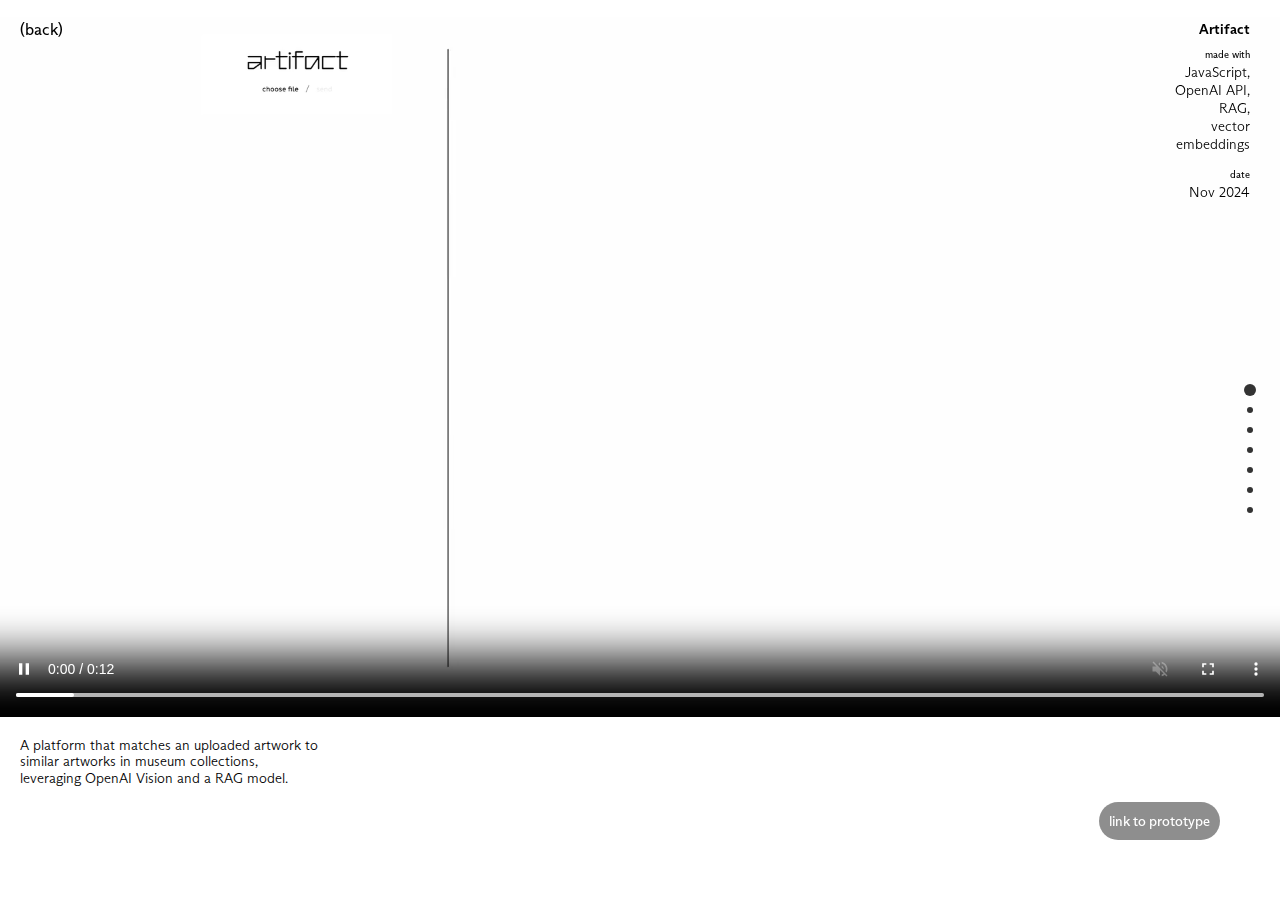
==== projects/artifact/index.html @ a029c418 "update" ====
<!DOCTYPE html>
<html>

<head>
    <meta charset="utf-8">
    <meta http-equiv="X-UA-Compatible" content="IE=edge">
    <title>Ana Konzen | Artifact</title>
    <meta name="description" content="">
    <meta name="viewport" content="width=device-width, initial-scale=1">
    <link rel="stylesheet" href="../../styles.css">
    <link rel="stylesheet" href="../styles.css">

</head>

<body>
    <div class="menu">
        <p><a class="button" href="../../index.html">(back)</a></p>
    </div>
    <div id="project-info">
        <p class="name">Artifact</p>
        <p class="label">made with</p>
        <p>JavaScript,<br>OpenAI API,<br>RAG,<br>vector<br>embeddings</p>
        <p class="label">date</p>
        <p>Nov 2024</p>
    </div>
    <a href="https://arti-fact.deno.dev/" target="_blank">
        <div class="demo-button">link to prototype</div>
    </a>

    <div class="slideCont">
        <div class="slide column video">
            <div class="video"><video src="videos/multiple.mp4" muted controls autoplay loop></div>

            <div class="text">
                <p>A platform that matches an uploaded artwork to similar artworks in museum collections, leveraging
                    OpenAI Vision and a RAG model.</p>
            </div>
        </div>

        <div class="slide row video">
            <div class="text">
                <p class="header">what it is</p>
                <p>Artifact is a web platform that lets users upload an image of any artwork and displays similar
                    paintings from the (for now) <a href="https://www.artic.edu/" target="_blank">Art Institute of
                        Chicago’s</a> collection. It provides an easy way to explore related artworks based on
                    style,
                    composition, or subject.
                </p><br><br>
                <p class="header">how it works</p>
                <p>Artifact is a RAG model. The museum’s entire collection* was scraped and analyzed using the <a
                        href="https://api.artic.edu/docs/#quick-start" target="_blank">museum’s own data</a> and a
                    combination of the Artsy and Wiki APIs. The data is then stored in a vector database and used
                    for
                    querying.</p>
                <br><br>
                <p class="header">conservative use of AI</p>
                <p>The model could be easily scaled up using more museum APIs. The strings used for the embeddings
                    are
                    long enough for an accurate analysis, but short enough to be cost-effective. Each artwork
                    analysis
                    costs an average of 0.0012 cents to be embedded, meaning 100k artworks could be analyzed for a
                    little over one dollar.
                </p>
            </div>
            <div class="video">
                <video src="videos/demo2.mp4" muted>
            </div>
        </div>
        <div class="slide column">
            <div class="text">
                <p class="header">building the database</p>
                <p>List all artworks in the Art Institute of Chicago’s collection, collect data about artworks using
                    multiple APIs, create an embedding, and store in vector database (Pinecone).</p>
            </div>
            <div class="images">
                <div class="schema"><img src="images/schema1.png"></div>
            </div>
        </div>
        <div class="slide column">
            <div class="text">
                <p class="header">querying the database</p>
                <p>In the main application, an image uploaded by the user is analyzed with OpenAI Vision to build an
                    efficient query to fetch the 10 most similar artworks.</p>
            </div>
            <div class="images">
                <div class="schema"><img src="images/schema2.png"></div>
            </div>
        </div>
        <div class="slide column">
            <div class="text">
                <p class="header">performance analysis</p>
                <p>The data from the artwork on the left was created with OpenAI Vision, while the artwork on the
                    right
                    is on the vector database, and its data was created by analyzing several APIs.</p>
            </div>
            <div class="images comparison">
                <div><img src="images/cezanne.png">
                    <p>*Subjects*: portrait, woman, seated figure, interior, chair, clothing, expression, human
                        figure,
                        muted colors, blue (color), green (color), red (color) *Classifications*: painting, oil on
                        canvas, european
                        painting *Terms*: oil painting, portrait, seated figure, interior scene, 19th century, muted
                        colors, expression, human figure,
                        blue, green, red *Medium*: Oil on canvas *Artist Genes*: Post-Impressionism, Figurative Art,
                        Individual Portrait,
                        Interior, Human Figure, Muted Palette *Genre*: portrait painting</p>
                </div>
                <div><img src="images/pascin.png">
                    <p>*Subjects*: Century of Progress, world's fairs, Chicago World's Fairs, portraits, women;
                        *Classifications*: painting, modern and contemporary art; *Terms*: painting, Century of
                        Progress, modern and contemporary art, world's fairs, Chicago World's Fairs, portraits,
                        women;
                        *Medium*: Oil on canvas; *Artist Genes*: Modern, 1900 - 1917 Art, East European Art, Figure
                        Studies, French Art, Gestural, Group Portrait, Human Figure, Individual Portrait, Nude, Oil
                        Painting, Painting, Portrait, Post-Impressionism, Pre-World War II School of Paris, Rural
                        Life,
                        Scenes of Everyday Life ; *Movement*: Expressionism; *Genre*: portrait</p>
                </div>
            </div>
        </div>
        <div class="slide row">
            <div class="text">
                <p class="header">performance analysis</p>
                <p>When inputting an artwork that exists in the database, the match percentage is not perfect
                    but it will always be one of the top matches.</p>
            </div>
            <div class="images">
                <div class="mock"><img src="images/performance.png"></div>
            </div>
        </div>
        <div class="slide row video">
            <div class="text">
                <p class="header">full demo</p>
                <p><a href="https://arti-fact.deno.dev/" target="_blank" class="button">(link to prototype)</a></p>
            </div>
            <div class="video">
                <video src="videos/demo.mp4" muted>
            </div>
        </div>
    </div>

    <div class="scrollBar"></div>


    <script src="../projects.js" async defer></script>
</body>

</html>
---- styles.css ----
@font-face {
  font-family: "arizona sans";
  src: url("fonts/ABCArizonaSans-Regular-Trial.otf");
  font-weight: normal;
}

@font-face {
  font-family: "arizona sans";
  src: url("fonts/ABCArizonaSans-Bold-Trial.otf");
  font-weight: bold;
}

@font-face {
  font-family: "arizona sans";
  src: url("fonts/ABCArizonaSans-Light-Trial.otf");
  font-weight: 200;
}

@font-face {
  font-family: "arizona flare";
  src: url("fonts/ABCArizonaFlare-Light-Trial.otf");
  font-weight: normal;
}

@font-face {
  font-family: "arizona flare";
  src: url("fonts/ABCArizonaFlare-LightItalic-Trial.otf");
  font-weight: normal;
  font-style: italic;
}

@font-face {
  font-family: "arizona flare";
  src: url("fonts/ABCArizonaFlare-Medium-Trial.otf");
  font-weight: bold;
}

* {
  box-sizing: border-box;
}

body {
  background-color: #f1f1f1;
  margin: 0;
}

#project-image {
  width: 90vh;
  height: 90vh;
  mix-blend-mode: multiply;
  position: fixed;
  top: 50vh;
  left: 50vw;
  transform: translate(-50%, -50%);
  /* background-color: blue; */
  background-size: cover;
  background-repeat: no-repeat;
  background-position: center;
  pointer-events: none;
  /* border: black 1px solid; */
}

#project-list {
  width: 300px;
  position: fixed;
  bottom: 5vh;
  left: 50px;
}

.project-item {
  font-family: arizona sans;
  cursor: pointer;
  font-weight: normal;
  text-transform: uppercase;
  font-weight: normal;
  font-size: 14px;
  margin-bottom: 4px;
}

.project-item a {
  color: black;
  text-decoration: none;
}

.project-item.active {
  font-weight: bold;
}

.project-item:hover {
  font-weight: bold;
  text-decoration: underline;
  text-decoration-thickness: from-font;
  text-underline-offset: 2px;
}

#header {
  /* color: rgb(53, 53, 194); */
  font-family: arizona flare;
  font-size: 40px;
  position: fixed;
  font-style: italic;
  transform: scale(1.2) translate(15%, 50%);
  width: 200px;
  top: 5vh;
  left: 40px;
}

p {
  font-family: arizona sans;
  font-size: 14px;
  font-weight: 200;
  text-align: justify;
  margin: 0;
}

p a {
  color: black;
  text-decoration: none;
  font-weight: normal;
}

p a:hover {
  text-decoration: underline;
  text-decoration-thickness: from-font;
  text-underline-offset: 2px;
}

#bio {
  position: fixed;
  top: calc(5vh + 150px);
  left: 50px;
  width: 200px;
}

#credit {
  position: fixed;
  bottom: 5vh;
  font-family: arizona sans;
  left: calc(45vh + 50vw + 50px);
  font-size: 12px;
}

@media screen and (orientation: portrait) {
  #project-image {
    width: 90vw;
    height: 90vw;
  }
}
---- projects/styles.css ----
:root {
  --white: white;
  --black: black;
  --slide-background: var(--white);
  --text-color: var(--black);
  --info-color: var(--black);
  --transition: 0.5s;
}

#header {
  transform: scale(0.8);
  top: 95vh;
  left: 0px;
}

.menu {
  position: fixed;
  left: 20px;
  top: 20px;
}

.button {
  text-align: right;
  cursor: pointer;
  font-size: 16px;
  color: var(--text-color);
  transition: color var(--transition);
}

#project-info {
  position: fixed;
  top: 20px;
  right: 30px;
  width: 150px;
}

.demo-button {
  font-family: arizona sans;
  position: fixed;
  color: white;
  background: rgba(0, 0, 0, 0.443);
  cursor: pointer;
  padding: 10px;
  border-radius: 30px;
  text-align: center;
  /* top: 160px; */
  font-size: 14px;
  right: 60px;
  bottom: 60px;
  backdrop-filter: blur(10px);
}

#project-info p {
  text-align: right;
  color: var(--info-color);
  transition: color var(--transition);
}

#project-info .name {
  font-weight: bold;
  margin-bottom: -5px;
}

.label {
  font-size: 10px;
  font-weight: normal;
  margin-bottom: 2px;
  margin-top: 15px;
}

.slideCont {
  width: 100vw;
  height: 100vh;
  position: fixed;
  overflow: hidden;
  z-index: -1;
}

.slide {
  width: 100vw;
  height: 100vh;
  position: relative;
  overflow: hidden;
  display: flex;
  justify-content: space-evenly;
  background-color: var(--slide-background);
  transition: background-color var(--transition);
}

.slide.row {
  flex-direction: row;
}

.slide.column {
  flex-direction: column;
}

.slide div {
  position: relative;
  display: flex;
  overflow: hidden;
  flex: 1;
}

.slide.column .images {
  flex-direction: row;
  align-items: flex-start;
}

.slide.column .text {
  flex-direction: column;
}

.slide.column .text .header {
  margin-top: 50px;
}

.slide.row div {
  flex-direction: column;
}

.slide div.text {
  flex: 1;
  /* width: 30%; */
  padding: 20px;
}

.slide div.text p {
  text-align: left;
  max-width: 300px;
  line-height: 1.2;
  color: var(--text-color);
  transition: color var(--transition);
}

.slide div.text .header {
  text-transform: uppercase;
  font-weight: bold;
  margin-bottom: 10px;
}

.slide.row div.text {
  justify-content: center;
}

.slide div.images div img {
  position: relative;
  object-fit: cover;
  height: 100%;
  max-width: 100%;
}

.slide div.images div {
  position: relative;
  display: flex;
  flex: 1;
  margin: 10px;
}

.slide.column div.images div {
  height: 100%;
}

.slide.row div.images div {
  width: 100%;
}

.slide.column div.images {
  flex: 5;
  justify-content: center;
}

.slide.row div.images {
  flex: 3;
  align-content: center;
  align-items: center;
}

.slide.row div.images .half {
  width: 100%;
  height: 50%;
}

.slide.column div.images .half {
  max-width: 50%;
}

.slide.column div.images .sixty {
  width: 60%;
}

.slide.row div.images .sixty {
  height: 60%;
}

.slide.row div.images .third {
  height: 33%;
}

.slide.row div.images .small {
  width: 70%;
  /* background: red; */
  padding-top: 40px;
}

.slide.row div.images .small img {
  object-fit: scale-down;
}

.slide.row div.images .fit img {
  object-fit: contain;
}

.slide.row div.images .big {
  flex: 3;
}

.slide.column.equal div.images {
  width: 100%;
  flex: 1;
  overflow: hidden;
  align-items: baseline;
}

.slide.column.equal div.images div {
  margin: 20px;
  margin-top: 200px;
  flex-direction: column;
  height: 100%;
}

.slide.column.equal div.images div p {
  margin: 0;
  padding: 0;
  text-align: left;
  max-width: 200px;
  margin-left: 20px;
  color: var(--text-color);
  transition: color var(--transition);
}

.slide.column.equal div.images div img {
  width: 100%;
  height: auto;
  object-fit: fill;
}

.slide.row.video div.video {
  flex: 3;
  display: flex;
  justify-content: center;
}

.slide.row.video div.video video {
  width: 90%;
}

.slide.column.video div.video {
  flex: 5;
  display: flex;
  justify-content: center;
}

.slide.column.video div.video video {
  width: 100%;
}

.slide.full img {
  width: 100%;
  height: 100%;
  object-fit: cover;
}

.slide.full div.images div {
  margin: 0;
  height: 100%;
}

.slide.full div.images div img {
  height: 100%;
}

.slide.column div.images.full div img {
  width: 100%;
}
.scrollBar {
  position: fixed;
  display: flex;
  flex-direction: column;
  justify-content: center;
  align-items: center;
  right: 20px;
  top: 50%;
  transform: translateY(-50%);
  z-index: 10;
}

.scrollBar .dot {
  width: 16px;
  height: 16px;
  border-radius: 50%;
  margin: 2px;
  padding: 0;
  opacity: 0.8;
  cursor: pointer;
  position: relative;
  display: flex;
  align-items: center;
  justify-content: center;
  transition: background-color var(--transition), width var(--transition), height var(--transition);
}

.scrollBar .dot::after {
  content: "";
  display: block;
  width: 6px;
  margin: 0;
  cursor: pointer;
  height: 6px;
  border-radius: 50%;
  transition: background-color var(--transition), width var(--transition), height var(--transition);
  background-color: var(--info-color);
}

.scrollBar .dot:hover::after {
  width: 10px;
  height: 10px;
}

.scrollBar .dot.active::after {
  width: 12px;
  height: 12px;
}

#credit {
  text-align: right;
  right: 20px;
}

.slide.column div.images div.schema {
  height: 80%;
  width: 100%;
  display: flex;
  justify-content: center;
}

.slide.column div.images div.schema img {
  object-fit: contain;
}

.slide.row div.images div.schema {
  width: 100%;
  height: 100%;
  display: flex;
  justify-content: flex-start;
}

.slide.row div.images div.schema img {
  object-fit: contain;
  width: 80%;
}

.slide.row div.images div.mock {
  display: flex;
  justify-content: center;
  width: 90%;
}

.slide.row div.images div.mock img {
  object-fit: contain;
}

.slide.column div.comparison {
  display: flex;
  flex-flow: row;
  position: relative;
  justify-content: center;
  justify-items: center;
  width: 90%;
  flex: 4;
}

.slide.column div.comparison div {
  display: flex;
  flex-direction: row;
  align-items: left;
  justify-items: left;
  height: 90%;
}

.slide.column div.comparison div p {
  text-align: left;
  flex: 1;
  margin-left: 20px;
  max-width: 40%;
  color: var(--text-color);
  transition: color var(--transition);
}

.slide.column div.comparison div img {
  position: relative;
  flex: 1;
  width: 50%;
}

.slide.video div.fit {
  display: flex;
  justify-content: center;
  height: 100%;
}

.slide.video div.fit video {
  height: 100%;
}
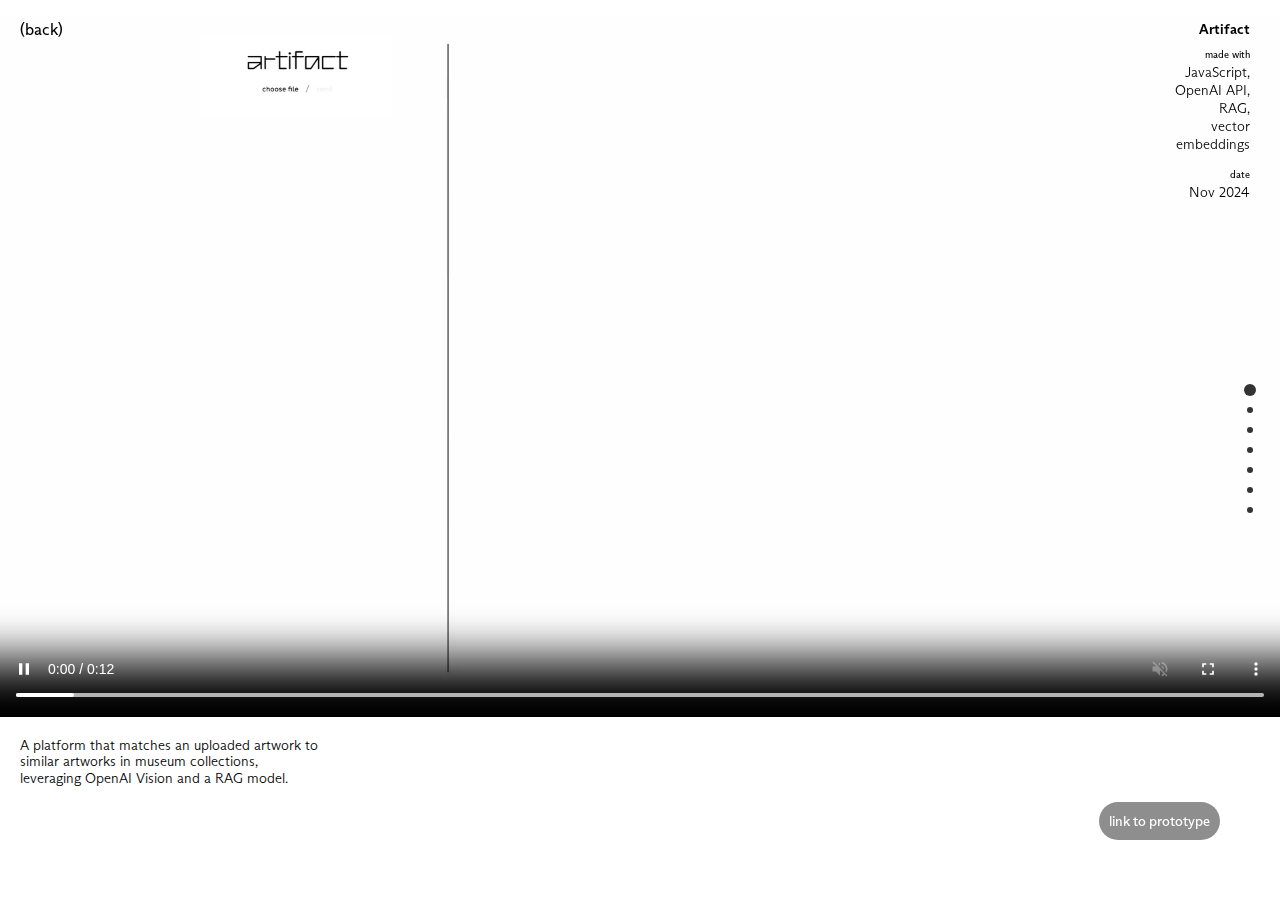
==== commit d3e50b05: "update" ====
--- a/projects/artifact/index.html
+++ b/projects/artifact/index.html
@@ -6,6 +6,11 @@
     <meta http-equiv="X-UA-Compatible" content="IE=edge">
     <title>Ana Konzen | Artifact</title>
     <meta name="description" content="">
+    <link rel="icon" type="image/x-icon" href="../../favicon/favicon.ico">
+    <link rel="apple-touch-icon" sizes="180x180" href="../../favicon/apple-touch-icon.png">
+    <link rel="icon" type="image/png" sizes="32x32" href="../../favicon/favicon-32x32.png">
+    <link rel="icon" type="image/png" sizes="16x16" href="../../favicon/favicon-16x16.png">
+    <link rel="manifest" href="../../favicon/site.webmanifest">
     <meta name="viewport" content="width=device-width, initial-scale=1">
     <link rel="stylesheet" href="../../styles.css">
     <link rel="stylesheet" href="../styles.css">
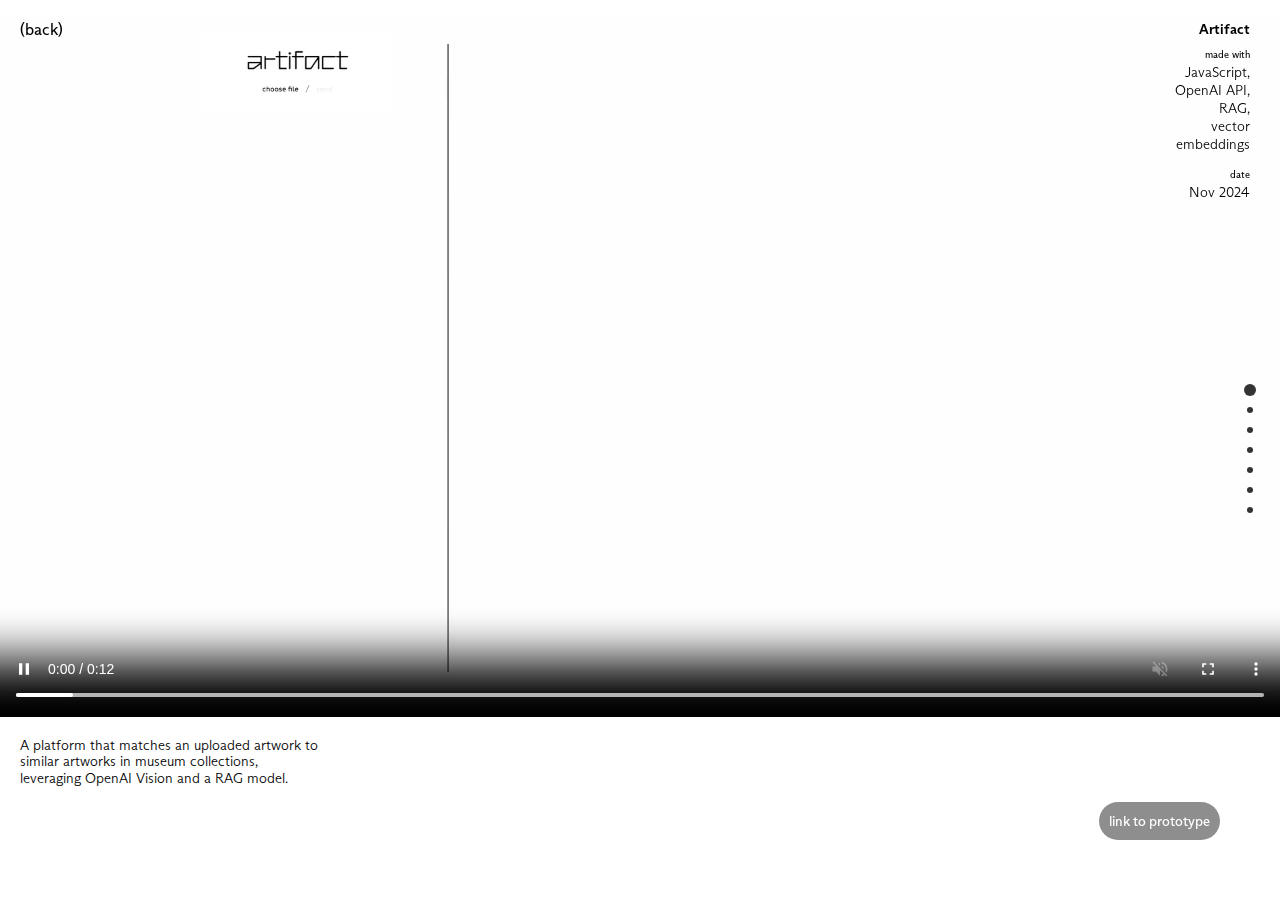
==== commit a37671b5: "update" ====
--- a/projects/artifact/index.html
+++ b/projects/artifact/index.html
@@ -19,7 +19,7 @@
 
 <body>
     <div class="menu">
-        <p><a class="button" href="../../index.html">(back)</a></p>
+        <p><a class="button" href="../../">(back)</a></p>
     </div>
     <div id="project-info">
         <p class="name">Artifact</p>
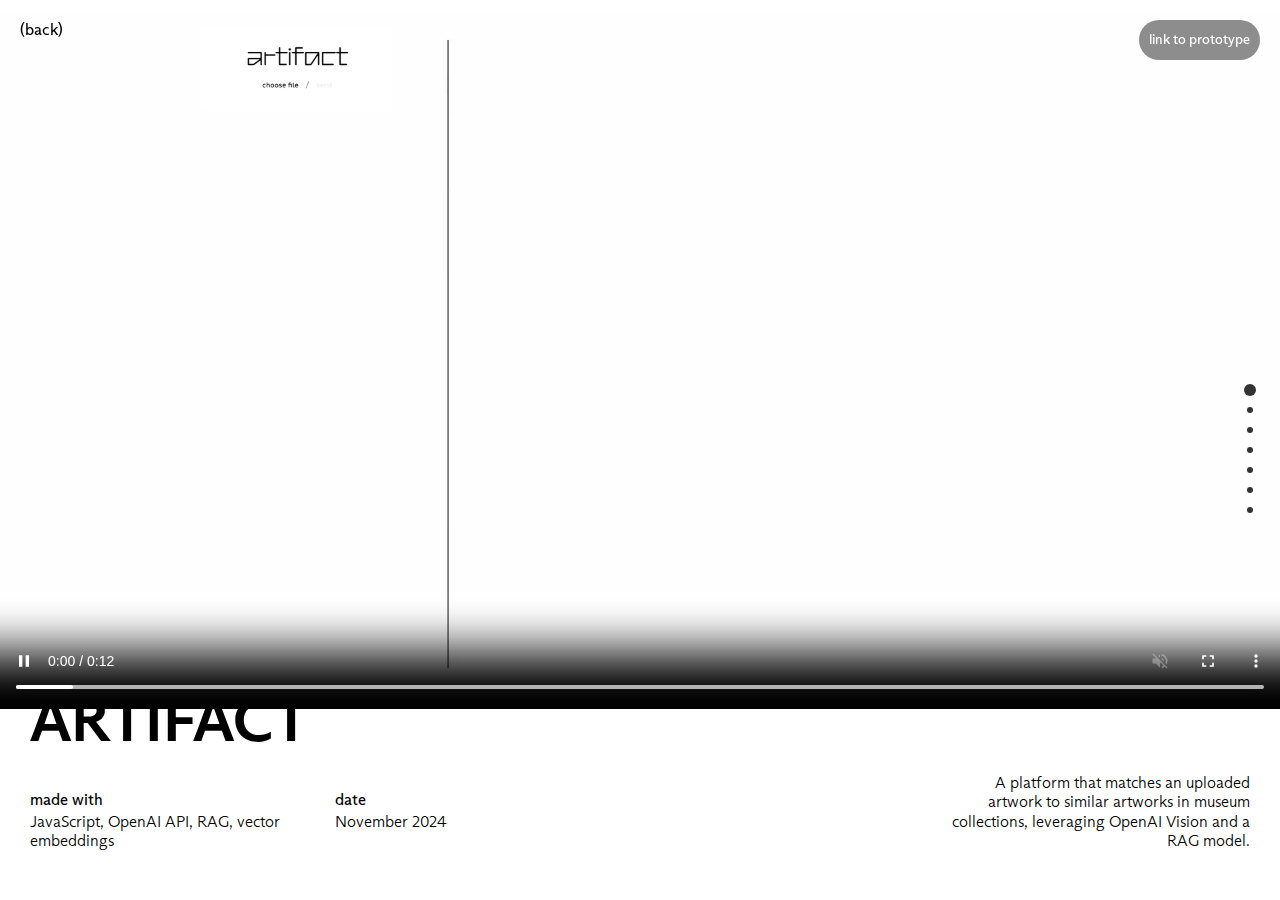
==== commit 8d8c0eb7: "update" ====
--- a/projects/artifact/index.html
+++ b/projects/artifact/index.html
@@ -12,21 +12,19 @@
     <link rel="icon" type="image/png" sizes="16x16" href="../../favicon/favicon-16x16.png">
     <link rel="manifest" href="../../favicon/site.webmanifest">
     <meta name="viewport" content="width=device-width, initial-scale=1">
-    <link rel="stylesheet" href="../../styles.css">
-    <link rel="stylesheet" href="../styles.css">
-
+    <link rel="stylesheet" href="../../css/defs.css">
+    <link rel="stylesheet" href="../../css/main.css">
+    <link rel="stylesheet" href="../../css/main-desktop.css">
+    <link rel="stylesheet" href="../../css/projects.css">
+    <link rel="stylesheet" href="../../css/projects-desktop.css">
 </head>
 
 <body>
     <div class="menu">
         <p><a class="button" href="../../">(back)</a></p>
     </div>
-    <div id="project-info">
-        <p class="name">Artifact</p>
-        <p class="label">made with</p>
-        <p>JavaScript,<br>OpenAI API,<br>RAG,<br>vector<br>embeddings</p>
-        <p class="label">date</p>
-        <p>Nov 2024</p>
+    <div class="project-name">
+        <p>Artifact</p>
     </div>
     <a href="https://arti-fact.deno.dev/" target="_blank">
         <div class="demo-button">link to prototype</div>
@@ -36,9 +34,24 @@
         <div class="slide column video">
             <div class="video"><video src="videos/multiple.mp4" muted controls autoplay loop></div>
 
-            <div class="text">
-                <p>A platform that matches an uploaded artwork to similar artworks in museum collections, leveraging
-                    OpenAI Vision and a RAG model.</p>
+            <div class="text bottom main">
+                <div class="title">
+                    <p class="header">Artifact</p>
+                    <div class="info">
+                        <div>
+                            <p class="label">made with</p>
+                            <p>JavaScript, OpenAI API, RAG, vector embeddings</p>
+                        </div>
+                        <div>
+                            <p class="label">date</p>
+                            <p>November 2024</p>
+                        </div>
+                    </div>
+                </div>
+                <div class="desc">
+                    <p>A platform that matches an uploaded artwork to similar artworks in museum collections, leveraging
+                        OpenAI Vision and a RAG model.</p>
+                </div>
             </div>
         </div>
 
--- a/css/defs.css
+++ b/css/defs.css
@@ -0,0 +1,94 @@
+@font-face {
+  font-family: "arizona sans";
+  src: url("/fonts/ABCArizonaSans-Regular-Trial.otf");
+  font-weight: normal;
+}
+
+@font-face {
+  font-family: "arizona sans";
+  src: url("/fonts/ABCArizonaSans-Bold-Trial.otf");
+  font-weight: bold;
+}
+
+@font-face {
+  font-family: "arizona sans";
+  src: url("/fonts/ABCArizonaSans-Light-Trial.otf");
+  font-weight: 200;
+}
+
+@font-face {
+  font-family: "arizona flare";
+  src: url("/fonts/ABCArizonaFlare-Light-Trial.otf");
+  font-weight: normal;
+}
+
+@font-face {
+  font-family: "arizona flare";
+  src: url("/fonts/ABCArizonaFlare-LightItalic-Trial.otf");
+  font-weight: normal;
+  font-style: italic;
+}
+
+@font-face {
+  font-family: "arizona flare";
+  src: url("/fonts/ABCArizonaFlare-Medium-Trial.otf");
+  font-weight: bold;
+}
+
+/* mobile first */
+:root {
+  --margin: 5vw;
+  --img-width: 90vw;
+  --img-height: 90vw;
+  --img-bottom: var(--margin);
+  --img-left: 50vw;
+  --bio-width: 90vw;
+  --bio-top: calc(var(--margin) + 60px);
+  --bio-left: var(--margin);
+  --credit-bottom: var(--margin);
+  --credit-left: var(--margin);
+  --header-top: 20px;
+  --header-left: var(--margin);
+  --list-width: 30vw;
+  --list-left: auto;
+  --list-top: var(--margin);
+  --list-right: var(--margin);
+  --list-bottom: auto;
+  --message-bottom: calc(var(--img-bottom) + var(--img-height) + 50px);
+}
+
+@media only screen and (min-width: 700px) {
+  :root {
+    --img-width: 70vw;
+    --img-height: 70vw;
+    --img-bottom: 50vh;
+    --img-left: 50vw;
+    --bio-width: 20vw;
+    --bio-top: calc(var(--img-bottom) - var(--img-height) / 2 + 100px);
+    --bio-left: var(--margin);
+    --credit-left: calc(var(--img-left) + var(--img-width) / 2 + var(--margin));
+    --credit-bottom: calc(var(--img-bottom) - var(--img-height) / 2);
+    --header-top: calc(var(--img-bottom) - var(--img-height) / 2);
+    --header-left: var(--margin);
+    --list-width: var(--bio-width);
+    --list-left: var(--margin);
+    --list-bottom: calc(var(--img-bottom) - var(--img-height) / 2);
+    --list-right: auto;
+    --list-top: auto;
+  }
+}
+
+@media screen and (orientation: landscape) {
+  :root {
+    --img-width: 80vh;
+    --img-height: 80vh;
+  }
+}
+
+@media only screen and (max-width: 1200px) and (min-width: 700px) {
+  :root {
+    --margin: 2vw;
+    --img-width: 50vw;
+    --img-height: 90vh;
+  }
+}
--- a/css/main.css
+++ b/css/main.css
@@ -0,0 +1,113 @@
+* {
+  box-sizing: border-box;
+}
+
+body {
+  background-color: #f1f1f1;
+  margin: 0;
+}
+
+#header {
+  position: fixed;
+  top: var(--header-top);
+  left: var(--header-left);
+}
+
+#bio {
+  position: absolute;
+  /* right: 5vw; */
+  left: var(--bio-left);
+  top: var(--bio-top);
+  width: var(--bio-width);
+}
+
+#project-image {
+  position: absolute;
+  width: var(--img-width);
+  height: var(--img-height);
+  bottom: var(--img-bottom);
+  left: var(--img-left);
+  mix-blend-mode: multiply;
+  transform: translateX(-50%);
+  background-size: cover;
+  background-repeat: no-repeat;
+  background-position: center;
+  pointer-events: none;
+}
+
+#project-list {
+  width: var(--list-width);
+  position: absolute;
+  top: var(--list-top);
+  bottom: var(--list-bottom);
+  left: var(--list-left);
+  right: var(--list-right);
+  display: none;
+}
+
+.project-item {
+  font-family: arizona sans;
+  cursor: pointer;
+  font-weight: normal;
+  text-transform: uppercase;
+  font-weight: normal;
+  font-size: 14px;
+  margin-bottom: 10px;
+  text-align: left;
+}
+
+.project-item a {
+  color: black;
+  text-decoration: none;
+}
+
+.project-item.active {
+  font-weight: bold;
+}
+
+.project-item:hover {
+  font-weight: bold;
+  text-decoration: underline;
+  text-decoration-thickness: from-font;
+  text-underline-offset: 2px;
+}
+
+p {
+  font-family: arizona sans;
+  font-size: 14px;
+  font-weight: 200;
+  text-align: left;
+  margin: 0;
+}
+
+p a {
+  color: black;
+  text-decoration: none;
+  font-weight: normal;
+}
+
+p a:hover {
+  text-decoration: underline;
+  text-decoration-thickness: from-font;
+  text-underline-offset: 2px;
+}
+
+#credit {
+  position: absolute;
+  bottom: var(--credit-bottom);
+  left: var(--credit-left);
+  font-family: arizona sans;
+  font-size: 12px;
+  display: none;
+}
+
+#phone-message {
+  display: block;
+  font-weight: bold;
+  font-size: 16px;
+  text-align: center;
+  position: fixed;
+  bottom: var(--message-bottom);
+  left: 50%;
+  transform: translateX(-50%);
+}
--- a/css/main-desktop.css
+++ b/css/main-desktop.css
@@ -0,0 +1,39 @@
+@media only screen and (min-width: 700px) {
+  #header {
+    transform: scale(1);
+  }
+
+  #bio {
+    position: fixed;
+    max-width: 200px;
+  }
+
+  #project-image {
+    transform: translate(-50%, 50%);
+    position: fixed;
+  }
+
+  #project-list {
+    max-width: 200px;
+    position: fixed;
+    display: block;
+  }
+
+  .project-item {
+    font-size: 14px;
+    margin-bottom: 8px;
+    text-align: left;
+  }
+  .project-item:last-child {
+    margin-bottom: 0;
+  }
+
+  #credit {
+    position: fixed;
+    display: block;
+  }
+
+  #phone-message {
+    display: none;
+  }
+}
--- a/css/projects.css
+++ b/css/projects.css
@@ -0,0 +1,507 @@
+:root {
+  --white: white;
+  --black: black;
+  --slide-background: var(--white);
+  --text-color: var(--black);
+  --info-color: var(--black);
+  --transition: 0.5s;
+}
+
+#header {
+  transform: scale(0.8);
+  top: 95vh;
+  left: 0px;
+}
+
+.menu {
+  position: fixed;
+  left: 20px;
+  top: 20px;
+}
+
+.button {
+  text-align: right;
+  font-size: 16px;
+  color: var(--text-color);
+  transition: color var(--transition);
+}
+
+.project-name {
+  position: fixed;
+  bottom: 20px;
+  left: 20px;
+  color: var(--text-color);
+  width: 200px;
+  height: 20px;
+  opacity: 1;
+  transition: opacity var(--transition);
+}
+
+.project-name.first {
+  opacity: 0;
+}
+
+.project-name p {
+  font-size: 16px;
+  font-weight: normal;
+  text-transform: uppercase;
+  text-align: left;
+  color: var(--text-color);
+  transition: color var(--transition);
+}
+
+.label {
+  font-size: 10px;
+  font-weight: normal;
+  margin-bottom: 2px;
+  margin-top: 15px;
+}
+
+div.demo-button {
+  font-family: arizona sans;
+  position: fixed;
+  color: white;
+  display: block;
+  background: rgba(0, 0, 0, 0.443);
+  border-radius: 30px;
+  text-align: center;
+  font-size: 14px;
+  right: 20px;
+  margin: 0;
+  top: 20px;
+  cursor: pointer;
+  height: 40px;
+  backdrop-filter: blur(10px);
+}
+
+div.demo-button:hover {
+  background: rgba(0, 0, 0, 0.6);
+}
+
+.slideCont {
+  width: 100vw;
+  height: 100vh;
+  position: fixed;
+  overflow: hidden;
+  z-index: -1;
+}
+
+.slide {
+  width: 100vw;
+  height: 100vh;
+  position: relative;
+  overflow: hidden;
+  display: flex;
+  justify-content: space-evenly;
+  background-color: var(--slide-background);
+  transition: background-color var(--transition);
+}
+
+.slide.row {
+  flex-direction: row;
+}
+
+.slide.column {
+  flex-direction: column;
+}
+
+.slide div {
+  position: relative;
+  display: flex;
+  /* overflow: hidden; */
+  flex: 1;
+}
+
+.slide div.images {
+  order: 2;
+  overflow: hidden;
+}
+
+.slide.column .images {
+  flex-direction: row;
+  align-items: flex-start;
+}
+
+.slide.column .text {
+  flex-direction: column;
+}
+
+.slide.column .text .header {
+  margin-top: 50px;
+}
+
+.slide.row div {
+  flex-direction: column;
+}
+
+.slide div.text {
+  z-index: 10;
+  order: 1;
+  flex: 1;
+  overflow: auto;
+  padding: 20px;
+}
+
+.slide div.text.main {
+  flex: 2;
+  flex-direction: row;
+  align-items: flex-end;
+  margin-bottom: 20px;
+  padding: 30px;
+}
+
+.slide div.text.main .title {
+  display: flex;
+  flex-direction: column;
+}
+.slide div.text.main .desc {
+  position: relative;
+}
+
+.slide div.text.main .desc p {
+  text-align: right;
+  position: absolute;
+  right: 0;
+  bottom: 0;
+}
+
+.slide div.text.main .title .info {
+  display: flex;
+  flex-direction: row;
+}
+
+.slide div.text.main .title .info div {
+  display: block;
+  margin-right: 10px;
+}
+
+.slide div.text.main p {
+  font-size: 16px;
+  width: 100%;
+}
+
+.slide div.text.main div.title p.header {
+  font-weight: bold;
+  color: var(--text-color);
+  font-size: 60px;
+  max-width: 100%;
+  margin-bottom: 20px;
+  line-height: 70px;
+}
+
+.slide div.text.main p.header span.sub-header {
+  font-weight: bold;
+  font-size: 14px;
+  text-transform: none;
+}
+.slide div.text.bottom {
+  order: 2;
+}
+
+.slide div.text.right {
+  order: 2;
+}
+
+.slide div.text p {
+  text-align: left;
+  max-width: 300px;
+  line-height: 1.2;
+  color: var(--text-color);
+  transition: color var(--transition);
+}
+
+.slide div.text .header {
+  text-transform: uppercase;
+  font-weight: bold;
+  margin-bottom: 10px;
+}
+
+.slide.row div.text {
+  justify-content: center;
+}
+
+.slide div.images div {
+  position: relative;
+  display: flex;
+  flex: 1;
+  margin: 10px;
+}
+
+.slide div.images div img {
+  position: relative;
+  object-fit: cover;
+  height: 100%;
+  max-width: 100%;
+}
+
+.slide.column div.images div {
+  height: 100%;
+}
+
+.slide.row div.images div {
+  width: 100%;
+}
+
+.slide.column div.images {
+  flex: 5;
+  justify-content: center;
+}
+
+.slide.row div.images {
+  flex: 3;
+  align-content: center;
+  align-items: center;
+}
+
+.slide.row div.images .half {
+  width: 100%;
+  height: 50%;
+}
+
+.slide.column div.images .half {
+  max-width: 50%;
+}
+
+.slide.column div.images .sixty {
+  width: 60%;
+}
+
+.slide.row div.images .sixty {
+  height: 60%;
+}
+
+.slide.row div.images .third {
+  height: 33%;
+}
+
+.slide.row div.images .small {
+  height: 30%;
+  flex: 1;
+}
+
+.slide.row div.images .small img {
+  object-fit: scale-down;
+}
+
+.slide.row div.images div.fit img {
+  object-fit: contain;
+  height: 50%;
+  max-height: 100%;
+}
+
+.slide.row div.images .big {
+  flex: 4;
+}
+
+.slide.column.equal div.images {
+  width: 100%;
+  flex: 1;
+  overflow: hidden;
+  align-items: baseline;
+}
+
+.slide.column.equal div.images div {
+  margin: 20px;
+  margin-top: 200px;
+  flex-direction: column;
+  height: 100%;
+}
+
+.slide.column.equal div.images div p {
+  margin: 0;
+  padding: 0;
+  text-align: left;
+  max-width: 200px;
+  margin-left: 20px;
+  color: var(--text-color);
+  transition: color var(--transition);
+}
+
+.slide.column.equal div.images div img {
+  width: 100%;
+  height: auto;
+  object-fit: fill;
+}
+
+.slide.video div.video {
+  order: 2;
+  flex: 3;
+  display: flex;
+  justify-content: center;
+}
+
+.slide.row.video div.video video {
+  width: 90%;
+}
+
+.slide.column.video div.video {
+  flex: 5;
+  display: flex;
+  justify-content: center;
+}
+
+.slide.column.video div.video video {
+  width: 100%;
+}
+
+.slide.full img {
+  width: 100%;
+  height: 100%;
+  object-fit: cover;
+}
+
+.slide.full div.images div {
+  margin: 0;
+  height: 100%;
+}
+
+.slide.full div.images div img {
+  height: 100%;
+}
+
+.full-vertical {
+  width: 100vw;
+  height: 100vh;
+  overflow: hidden;
+  display: flex;
+  justify-content: center;
+  opacity: 1;
+  position: absolute;
+  top: 0;
+  z-index: 1;
+}
+
+.full-vertical img {
+  height: 100vh;
+  object-fit: cover;
+}
+
+.scrollBar {
+  position: fixed;
+  display: flex;
+  flex-direction: column;
+  justify-content: center;
+  align-items: center;
+  right: 20px;
+  top: 50%;
+  transform: translateY(-50%);
+  z-index: 10;
+}
+
+.scrollBar .dot {
+  width: 16px;
+  height: 16px;
+  border-radius: 50%;
+  margin: 2px;
+  padding: 0;
+  opacity: 0.8;
+  cursor: pointer;
+  position: relative;
+  display: flex;
+  align-items: center;
+  justify-content: center;
+  transition: background-color var(--transition), width var(--transition), height var(--transition);
+}
+
+.scrollBar .dot::after {
+  content: "";
+  display: block;
+  width: 6px;
+  margin: 0;
+  cursor: pointer;
+  height: 6px;
+  border-radius: 50%;
+  transition: background-color var(--transition), width var(--transition), height var(--transition);
+  background-color: var(--info-color);
+}
+
+.scrollBar .dot:hover::after {
+  width: 10px;
+  height: 10px;
+}
+
+.scrollBar .dot.active::after {
+  width: 12px;
+  height: 12px;
+}
+
+#credit {
+  text-align: right;
+  right: 20px;
+}
+
+.slide.column div.images div.schema {
+  height: 80%;
+  width: 100%;
+  display: flex;
+  justify-content: center;
+}
+
+.slide.column div.images div.schema img {
+  object-fit: contain;
+}
+
+.slide.row div.images div.schema {
+  width: 100%;
+  height: 100%;
+  display: flex;
+  justify-content: flex-start;
+}
+
+.slide.row div.images div.schema img {
+  object-fit: contain;
+  width: 80%;
+}
+
+.slide.row div.images div.mock {
+  display: flex;
+  justify-content: center;
+  width: 90%;
+}
+
+.slide.row div.images div.mock img {
+  object-fit: contain;
+}
+
+.slide.column div.comparison {
+  display: flex;
+  flex-flow: row;
+  position: relative;
+  justify-content: center;
+  justify-items: center;
+  width: 90%;
+  flex: 4;
+}
+
+.slide.column div.comparison div {
+  display: flex;
+  flex-direction: row;
+  align-items: left;
+  justify-items: left;
+  height: 90%;
+}
+
+.slide.column div.comparison div p {
+  text-align: left;
+  flex: 1;
+  margin-left: 20px;
+  max-width: 40%;
+  color: var(--text-color);
+  transition: color var(--transition);
+}
+
+.slide.column div.comparison div img {
+  position: relative;
+  flex: 1;
+  width: 50%;
+}
+
+.slide.video div.fit {
+  display: flex;
+  justify-content: center;
+  height: 100%;
+}
+
+.slide.video div.fit video {
+  height: 100%;
+}
--- a/css/projects-desktop.css
+++ b/css/projects-desktop.css
@@ -0,0 +1,29 @@
+@media only screen and (min-width: 600px) {
+  .menu {
+    left: 20px;
+    top: 20px;
+  }
+
+  .button {
+    cursor: pointer;
+    font-size: 16px;
+    transition: color var(--transition);
+  }
+
+  #project-info {
+    top: 20px;
+    right: 30px;
+    width: 150px;
+  }
+
+  .demo-button {
+    cursor: pointer;
+    padding: 10px;
+    border-radius: 30px;
+    text-align: center;
+    font-size: 14px;
+    right: 60px;
+    bottom: 60px;
+    backdrop-filter: blur(10px);
+  }
+}
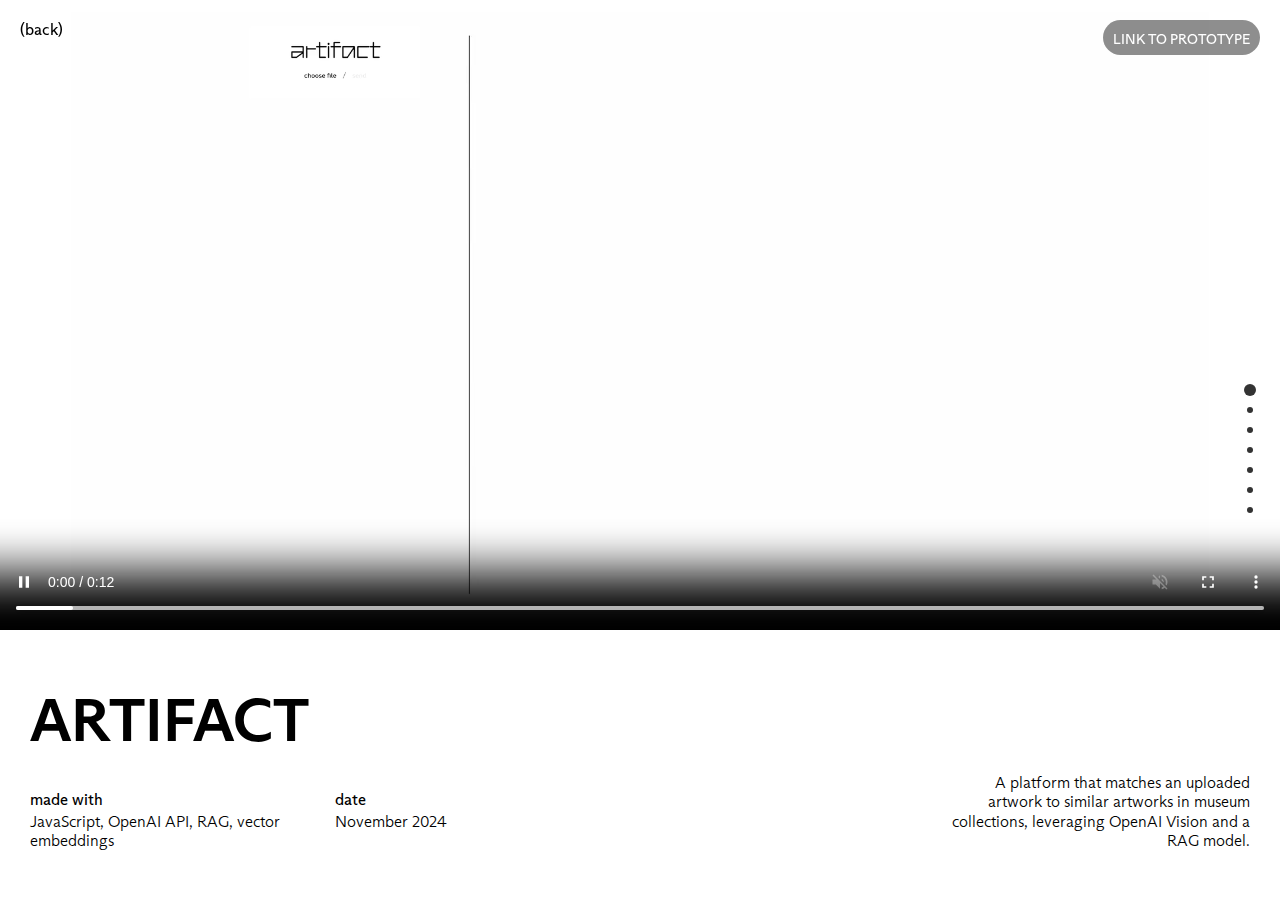
==== commit 3c61cce7: "update" ====
--- a/projects/artifact/index.html
+++ b/projects/artifact/index.html
@@ -17,6 +17,7 @@
     <link rel="stylesheet" href="../../css/main-desktop.css">
     <link rel="stylesheet" href="../../css/projects.css">
     <link rel="stylesheet" href="../../css/projects-desktop.css">
+    <link rel="stylesheet" href="style.css">
 </head>
 
 <body>
@@ -32,8 +33,7 @@
 
     <div class="slideCont">
         <div class="slide column video">
-            <div class="video"><video src="videos/multiple.mp4" muted controls autoplay loop></div>
-
+            <div class="video" id="artifact"><video src="videos/multiple.mp4" muted controls autoplay loop></div>
             <div class="text bottom main">
                 <div class="title">
                     <p class="header">Artifact</p>
--- a/css/projects.css
+++ b/css/projects.css
@@ -70,8 +70,9 @@
   margin: 0;
   top: 20px;
   cursor: pointer;
-  height: 40px;
+  height: 35px;
   backdrop-filter: blur(10px);
+  text-transform: uppercase;
 }
 
 div.demo-button:hover {
--- a/projects/artifact/style.css
+++ b/projects/artifact/style.css
@@ -0,0 +1,3 @@
+#artifact {
+  height: 70%;
+}
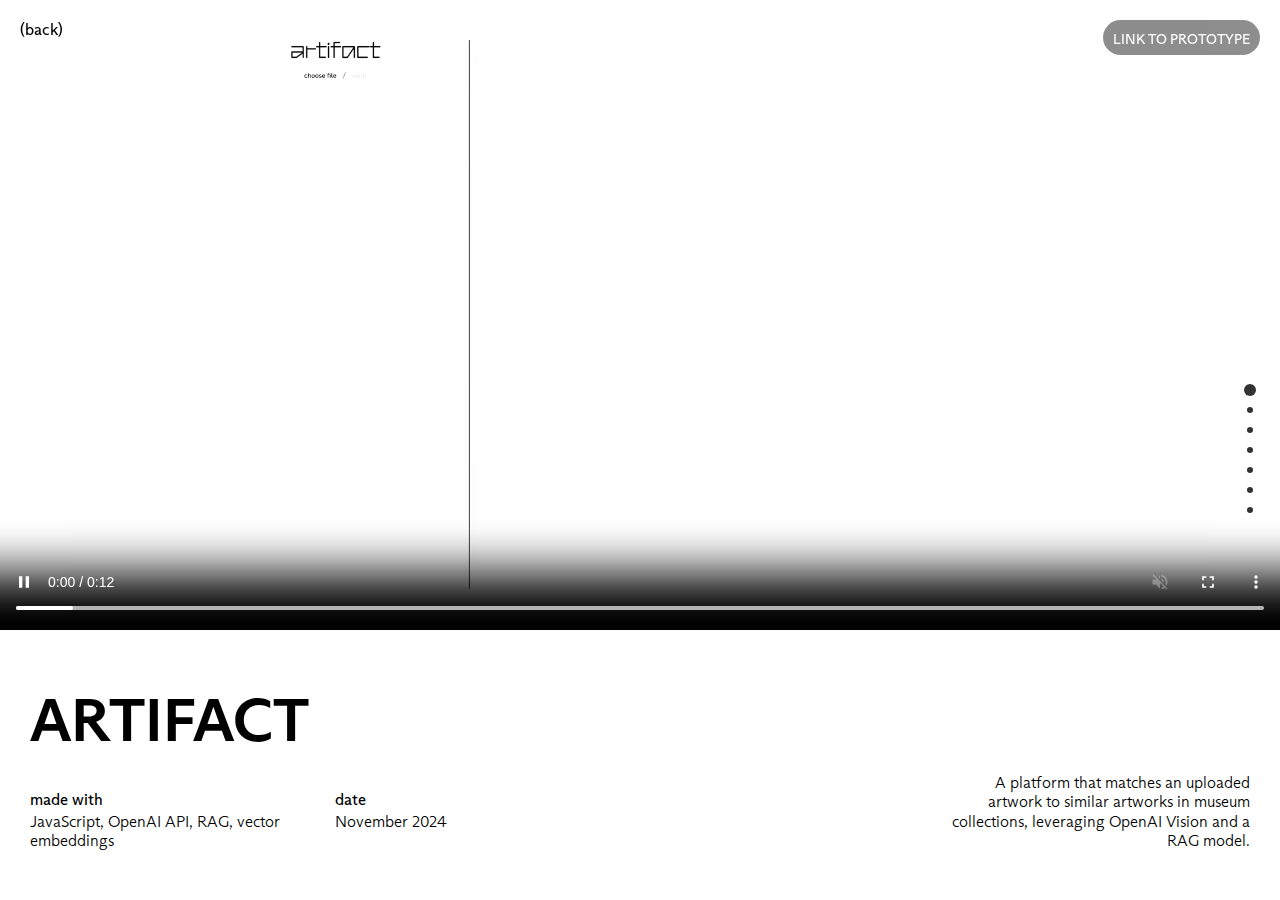
==== commit ff8c93ee: "update" ====
--- a/projects/artifact/index.html
+++ b/projects/artifact/index.html
@@ -6,11 +6,7 @@
     <meta http-equiv="X-UA-Compatible" content="IE=edge">
     <title>Ana Konzen | Artifact</title>
     <meta name="description" content="">
-    <link rel="icon" type="image/x-icon" href="../../favicon/favicon.ico">
-    <link rel="apple-touch-icon" sizes="180x180" href="../../favicon/apple-touch-icon.png">
-    <link rel="icon" type="image/png" sizes="32x32" href="../../favicon/favicon-32x32.png">
-    <link rel="icon" type="image/png" sizes="16x16" href="../../favicon/favicon-16x16.png">
-    <link rel="manifest" href="../../favicon/site.webmanifest">
+    <link rel="icon" type="image/x-icon" href="../../favicon.png">
     <meta name="viewport" content="width=device-width, initial-scale=1">
     <link rel="stylesheet" href="../../css/defs.css">
     <link rel="stylesheet" href="../../css/main.css">
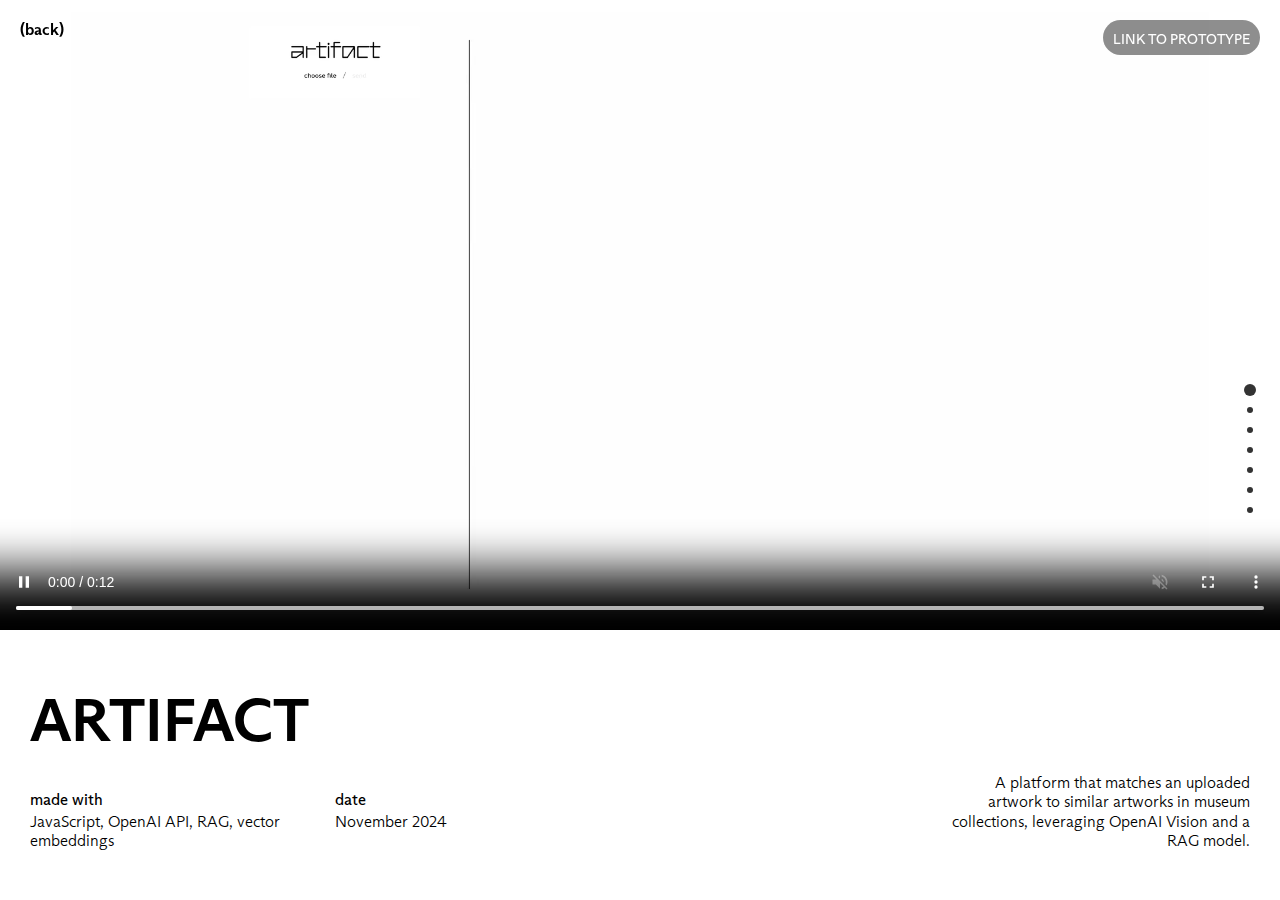
==== commit d30985f4: "update" ====
--- a/projects/artifact/index.html
+++ b/projects/artifact/index.html
@@ -145,7 +145,7 @@
         <div class="slide row video">
             <div class="text">
                 <p class="header">full demo</p>
-                <p><a href="https://arti-fact.deno.dev/" target="_blank" class="button">(link to prototype)</a></p>
+                <p><a href="https://arti-fact.deno.dev/" target="_blank" class="button">link to prototype</a></p>
             </div>
             <div class="video">
                 <video src="videos/demo.mp4" muted>
--- a/css/defs.css
+++ b/css/defs.css
@@ -34,61 +34,3 @@
   src: url("/fonts/ABCArizonaFlare-Medium-Trial.otf");
   font-weight: bold;
 }
-
-/* mobile first */
-:root {
-  --margin: 5vw;
-  --img-width: 90vw;
-  --img-height: 90vw;
-  --img-bottom: var(--margin);
-  --img-left: 50vw;
-  --bio-width: 90vw;
-  --bio-top: calc(var(--margin) + 60px);
-  --bio-left: var(--margin);
-  --credit-bottom: var(--margin);
-  --credit-left: var(--margin);
-  --header-top: 20px;
-  --header-left: var(--margin);
-  --list-width: 30vw;
-  --list-left: auto;
-  --list-top: var(--margin);
-  --list-right: var(--margin);
-  --list-bottom: auto;
-  --message-bottom: calc(var(--img-bottom) + var(--img-height) + 50px);
-}
-
-@media only screen and (min-width: 700px) {
-  :root {
-    --img-width: 70vw;
-    --img-height: 70vw;
-    --img-bottom: 50vh;
-    --img-left: 50vw;
-    --bio-width: 20vw;
-    --bio-top: calc(var(--img-bottom) - var(--img-height) / 2 + 100px);
-    --bio-left: var(--margin);
-    --credit-left: calc(var(--img-left) + var(--img-width) / 2 + var(--margin));
-    --credit-bottom: calc(var(--img-bottom) - var(--img-height) / 2);
-    --header-top: calc(var(--img-bottom) - var(--img-height) / 2);
-    --header-left: var(--margin);
-    --list-width: var(--bio-width);
-    --list-left: var(--margin);
-    --list-bottom: calc(var(--img-bottom) - var(--img-height) / 2);
-    --list-right: auto;
-    --list-top: auto;
-  }
-}
-
-@media screen and (orientation: landscape) {
-  :root {
-    --img-width: 80vh;
-    --img-height: 80vh;
-  }
-}
-
-@media only screen and (max-width: 1200px) and (min-width: 700px) {
-  :root {
-    --margin: 2vw;
-    --img-width: 50vw;
-    --img-height: 90vh;
-  }
-}
--- a/css/main.css
+++ b/css/main.css
@@ -7,74 +7,52 @@
   margin: 0;
 }
 
-#header {
-  position: fixed;
-  top: var(--header-top);
-  left: var(--header-left);
+#main-cont {
+  display: flex;
+  width: 100vw;
+  height: 100vh;
+  flex-direction: column;
+}
+
+#main-cont > * {
+  display: flex;
+  box-sizing: border-box;
+  margin: auto;
+  padding: 5%;
+  flex-direction: column;
+  flex: 1;
+}
+
+#left-cont p {
+  overflow-wrap: break-word;
+}
+
+#middle-cont {
+  flex: 4;
+}
+
+#logo {
+  width: 10em;
+  margin-bottom: 2em;
+}
+
+#project-image {
+  pointer-events: none;
+  margin: auto;
+  width: 100%;
 }
 
 #bio {
-  position: absolute;
-  /* right: 5vw; */
-  left: var(--bio-left);
-  top: var(--bio-top);
-  width: var(--bio-width);
-}
-
-#project-image {
-  position: absolute;
-  width: var(--img-width);
-  height: var(--img-height);
-  bottom: var(--img-bottom);
-  left: var(--img-left);
-  mix-blend-mode: multiply;
-  transform: translateX(-50%);
-  background-size: cover;
-  background-repeat: no-repeat;
-  background-position: center;
-  pointer-events: none;
+  hyphens: auto;
 }
 
 #project-list {
-  width: var(--list-width);
-  position: absolute;
-  top: var(--list-top);
-  bottom: var(--list-bottom);
-  left: var(--list-left);
-  right: var(--list-right);
   display: none;
-}
-
-.project-item {
-  font-family: arizona sans;
-  cursor: pointer;
-  font-weight: normal;
-  text-transform: uppercase;
-  font-weight: normal;
-  font-size: 14px;
-  margin-bottom: 10px;
-  text-align: left;
-}
-
-.project-item a {
-  color: black;
-  text-decoration: none;
-}
-
-.project-item.active {
-  font-weight: bold;
-}
-
-.project-item:hover {
-  font-weight: bold;
-  text-decoration: underline;
-  text-decoration-thickness: from-font;
-  text-underline-offset: 2px;
 }
 
 p {
   font-family: arizona sans;
-  font-size: 14px;
+  font-size: 0.8em;
   font-weight: 200;
   text-align: left;
   margin: 0;
@@ -93,21 +71,19 @@
 }
 
 #credit {
-  position: absolute;
-  bottom: var(--credit-bottom);
-  left: var(--credit-left);
   font-family: arizona sans;
-  font-size: 12px;
+  font-size: 0.8em;
   display: none;
 }
 
 #phone-message {
-  display: block;
   font-weight: bold;
-  font-size: 16px;
+  font-size: 1em;
   text-align: center;
-  position: fixed;
-  bottom: var(--message-bottom);
-  left: 50%;
-  transform: translateX(-50%);
 }
+
+@media only screen and (max-width: 700px) {
+  #main-cont > * {
+    width: 100%;
+  }
+}
--- a/css/main-desktop.css
+++ b/css/main-desktop.css
@@ -1,36 +1,71 @@
 @media only screen and (min-width: 700px) {
-  #header {
-    transform: scale(1);
+  #main-cont {
+    flex-direction: row;
+    align-items: flex-end;
+  }
+
+  #main-cont > * {
+    height: 100%;
   }
 
   #bio {
-    position: fixed;
-    max-width: 200px;
-  }
-
-  #project-image {
-    transform: translate(-50%, 50%);
-    position: fixed;
+    width: 200px;
   }
 
   #project-list {
-    max-width: 200px;
-    position: fixed;
-    display: block;
+    flex: 3;
+    display: flex;
+    flex-direction: column;
+    justify-content: flex-end;
+    margin-top: 2em;
   }
 
   .project-item {
-    font-size: 14px;
-    margin-bottom: 8px;
+    font-family: arizona sans;
+    cursor: pointer;
+    font-weight: normal;
+    text-transform: uppercase;
+    font-weight: normal;
+    font-size: 1em;
+    margin-bottom: 10px;
     text-align: left;
   }
+
+  .project-item a {
+    color: black;
+    text-decoration: none;
+  }
+
+  .project-item.active {
+    font-weight: bold;
+  }
+
+  .project-item:hover {
+    font-weight: bold;
+    text-decoration: underline;
+    text-decoration-thickness: from-font;
+    text-underline-offset: 2px;
+  }
+
   .project-item:last-child {
     margin-bottom: 0;
   }
 
+  #middle-cont {
+    flex: 3;
+  }
+
+  #project-image {
+    height: 100%;
+    width: auto;
+  }
+
   #credit {
-    position: fixed;
-    display: block;
+    min-width: 200px;
+    height: 100%;
+    display: flex;
+    flex-direction: column;
+    justify-content: flex-end;
   }
 
   #phone-message {
--- a/css/projects.css
+++ b/css/projects.css
@@ -1,6 +1,10 @@
 :root {
   --white: white;
   --black: black;
+  --dark-gray: rgba(0, 0, 0, 0.443);
+  --light-gray: rgba(255, 255, 255, 0.356);
+  --button-background: var(--dark-gray);
+  --button-text: var(--white);
   --slide-background: var(--white);
   --text-color: var(--black);
   --info-color: var(--black);
@@ -21,9 +25,15 @@
 
 .button {
   text-align: right;
-  font-size: 16px;
-  color: var(--text-color);
+  font-size: 18px;
+  color: var(--text-color);
+  font-weight: bold;
   transition: color var(--transition);
+}
+
+div.slide div.text p a.button {
+  font-size: 18px;
+  font-weight: bold;
 }
 
 .project-name {
@@ -60,14 +70,15 @@
 div.demo-button {
   font-family: arizona sans;
   position: fixed;
-  color: white;
+  color: var(--button-text);
   display: block;
-  background: rgba(0, 0, 0, 0.443);
+  background: var(--button-background);
   border-radius: 30px;
   text-align: center;
   font-size: 14px;
   right: 20px;
   margin: 0;
+  padding: 10px;
   top: 20px;
   cursor: pointer;
   height: 35px;
@@ -211,6 +222,18 @@
   transition: color var(--transition);
 }
 
+.slide div.text p a {
+  color: var(--text-color);
+  font-weight: 200;
+  text-decoration: underline;
+  text-decoration-thickness: from-font;
+  text-underline-offset: 2px;
+}
+
+.slide div.text p a:hover {
+  font-weight: normal;
+}
+
 .slide div.text .header {
   text-transform: uppercase;
   font-weight: bold;
@@ -288,6 +311,10 @@
   object-fit: contain;
   height: 50%;
   max-height: 100%;
+}
+
+.slide.column div.images.fit div img {
+  object-fit: contain;
 }
 
 .slide.row div.images .big {
@@ -413,7 +440,7 @@
   height: 6px;
   border-radius: 50%;
   transition: background-color var(--transition), width var(--transition), height var(--transition);
-  background-color: var(--info-color);
+  background-color: var(--text-color);
 }
 
 .scrollBar .dot:hover::after {
--- a/css/projects-desktop.css
+++ b/css/projects-desktop.css
@@ -15,15 +15,4 @@
     right: 30px;
     width: 150px;
   }
-
-  .demo-button {
-    cursor: pointer;
-    padding: 10px;
-    border-radius: 30px;
-    text-align: center;
-    font-size: 14px;
-    right: 60px;
-    bottom: 60px;
-    backdrop-filter: blur(10px);
-  }
 }
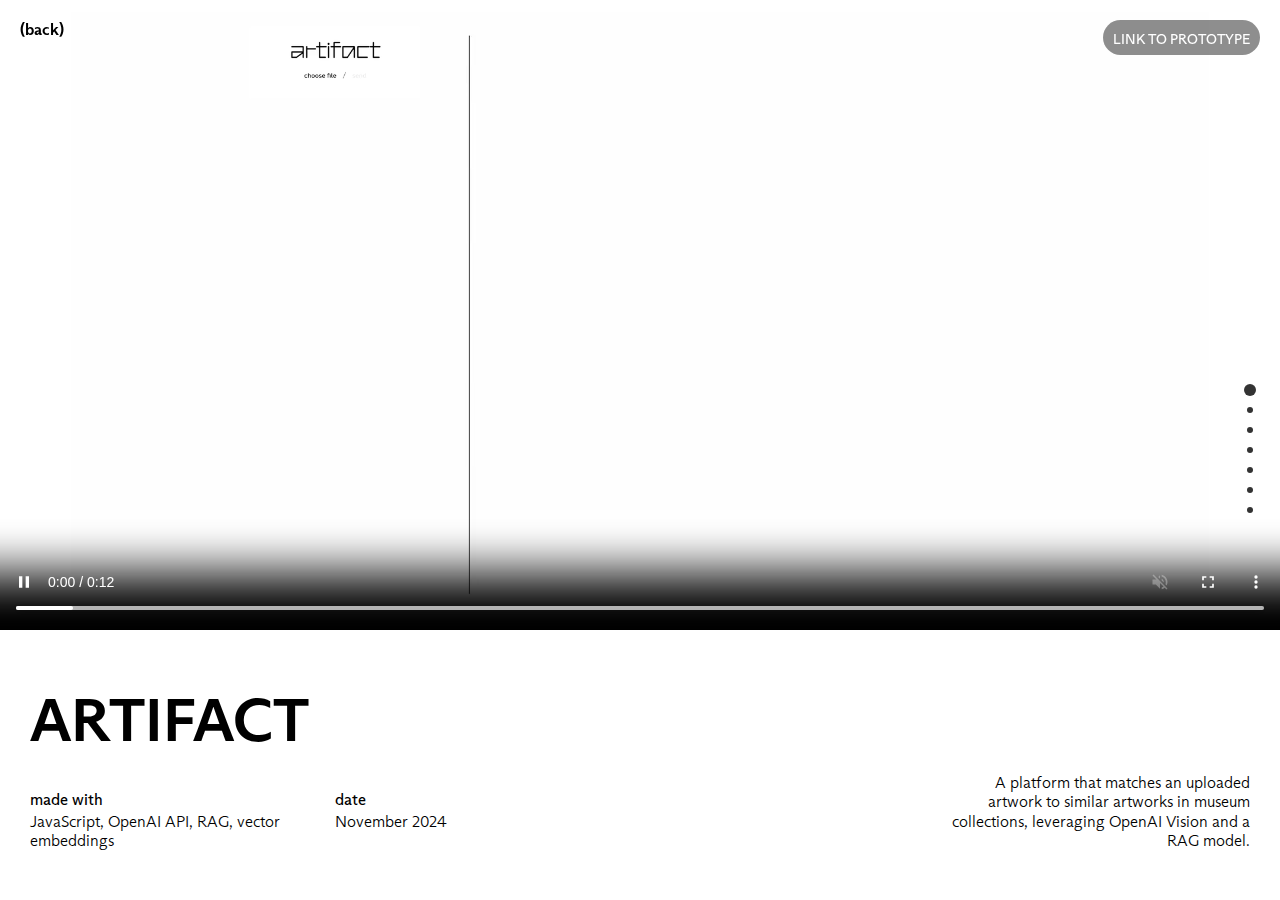
==== commit 8cecf6a1: "update" ====
--- a/projects/artifact/index.html
+++ b/projects/artifact/index.html
@@ -148,7 +148,7 @@
                 <p><a href="https://arti-fact.deno.dev/" target="_blank" class="button">link to prototype</a></p>
             </div>
             <div class="video">
-                <video src="videos/demo.mp4" muted>
+                <video src="videos/demo.mp4" muted loop controls>
             </div>
         </div>
     </div>
